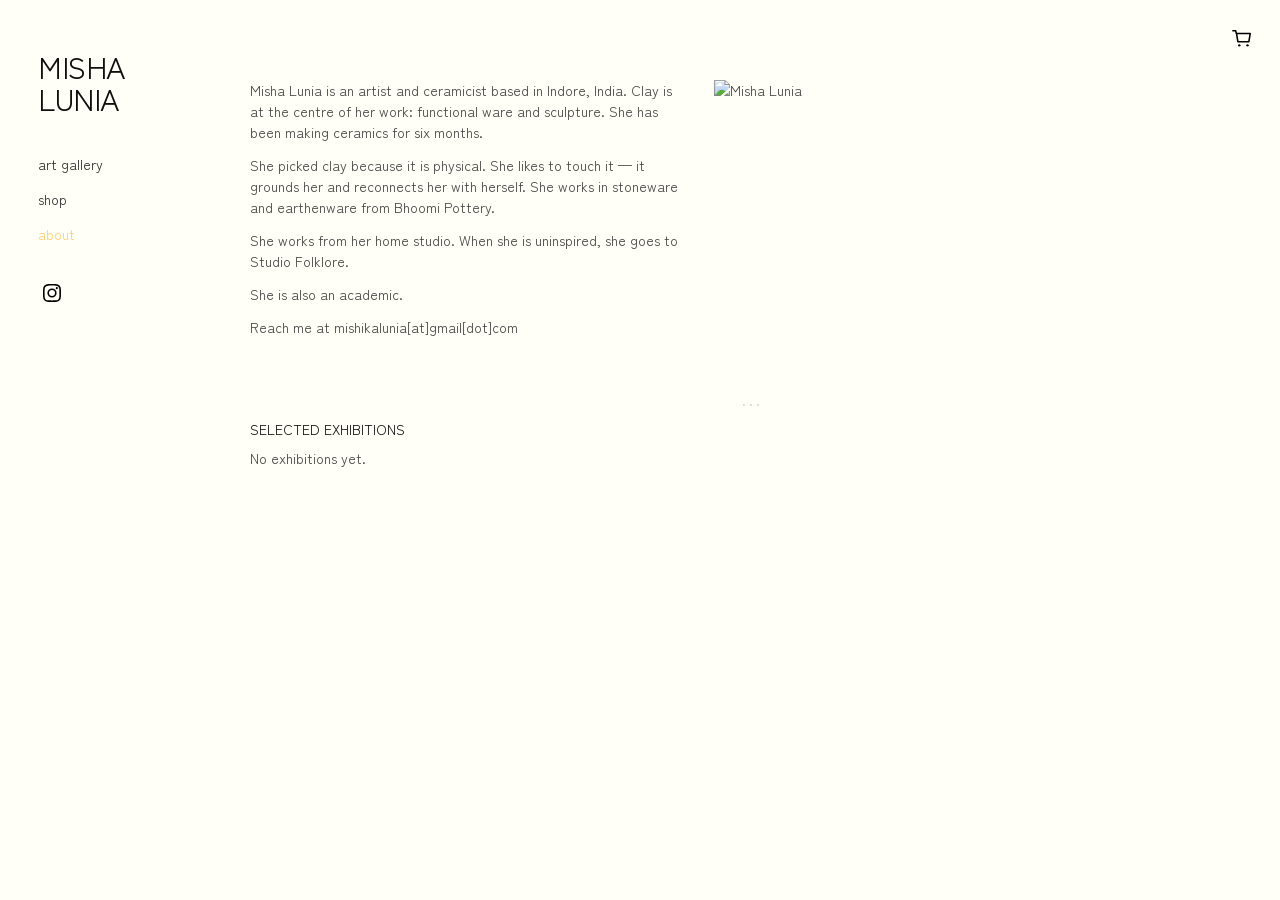
==== about.html @ adcb467d "Switch to Zen Kaku Gothic, stack the name, and loosen page spacing. Co-authored-by: Cursor <cursorag" ====
<!DOCTYPE html>
<html lang="en">
<head>
  <meta charset="utf-8" />
  <meta name="viewport" content="width=device-width, initial-scale=1" />
  <title>about</title>
  <meta name="description" content="Artist site: art gallery, shop, and about." />
  <link rel="icon" href="images/favicon.png?v=2" type="image/png" />
  <link rel="stylesheet" href="css/style.css" />
  
</head>
<body class="content">
  <div class="site">
    <aside class="mobile-bar">
      <a href="index.html" class="logo">MISHA<br />LUNIA</a>
      <button class="hamburger" aria-label="Menu"><span></span></button>
    </aside>
    <button type="button" class="cart-btn" aria-label="Cart">
      <svg xmlns="http://www.w3.org/2000/svg" viewBox="0 0 24 24" aria-hidden="true"><path fill="none" stroke="currentColor" stroke-width="1.7" stroke-linejoin="round" d="M6 7h15l-1.5 9h-12z"/><path fill="none" stroke="currentColor" stroke-width="1.7" stroke-linecap="round" d="M6 7 5 4H2"/><circle cx="9" cy="20" r="1.3" fill="currentColor"/><circle cx="18" cy="20" r="1.3" fill="currentColor"/></svg>
    </button>
    <header class="nav-wrapper">
      <a href="index.html" class="logo">MISHA<br />LUNIA</a>
      <nav id="menu">
        <ul>
        <li class="item"><a href="index.html">art gallery</a></li>
        <li class="item"><a href="shop.html">shop</a></li>
        <li class="item selected"><a href="about.html">about</a></li>
        </ul>
      </nav>
      <div id="social" class="social_icons">
        <ul>
          <li><a class="social-icon-link" href="https://www.instagram.com/mishaisnotdeadyet/" target="_blank" rel="noopener" aria-label="Instagram"><svg xmlns="http://www.w3.org/2000/svg" viewBox="0 0 24 24" class="social-icon" aria-hidden="true"><path fill="currentColor" d="M12 2.163c3.204 0 3.584.012 4.85.07 3.252.148 4.771 1.691 4.919 4.919.058 1.265.069 1.645.069 4.849 0 3.205-.012 3.584-.069 4.849-.149 3.225-1.664 4.771-4.919 4.919-1.266.058-1.644.07-4.85.07-3.204 0-3.584-.012-4.849-.07-3.26-.149-4.771-1.699-4.919-4.92-.058-1.265-.07-1.644-.07-4.849 0-3.204.013-3.583.07-4.849.149-3.227 1.664-4.771 4.919-4.919 1.266-.057 1.645-.069 4.849-.069zM12 0C8.741 0 8.333.014 7.053.072 2.695.272.273 2.69.073 7.052.014 8.333 0 8.741 0 12c0 3.259.014 3.668.072 4.948.2 4.358 2.618 6.78 6.98 6.98C8.333 23.986 8.741 24 12 24c3.259 0 3.668-.014 4.948-.072 4.354-.2 6.782-2.618 6.979-6.98.059-1.28.073-1.689.073-4.948 0-3.259-.014-3.667-.072-4.947-.196-4.354-2.617-6.78-6.979-6.98C15.668.014 15.259 0 12 0zm0 5.838a6.162 6.162 0 100 12.324 6.162 6.162 0 000-12.324zM12 16a4 4 0 110-8 4 4 0 010 8zm6.406-11.845a1.44 1.44 0 100 2.881 1.44 1.44 0 000-2.881z"/></svg></a></li>
        </ul>
      </div>
    </header>
    <main id="content">
      <div class="about-hero">
        <div>
          <p>Misha Lunia is an artist and ceramicist based in Indore, India. Clay is at the centre of her work: functional ware and sculpture. She has been making ceramics for six months.</p>
          <p>She picked clay because it is physical. She likes to touch it — it grounds her and reconnects her with herself. She works in stoneware and earthenware from Bhoomi Pottery.</p>
          <p>She works from her home studio. When she is uninspired, she goes to Studio Folklore.</p>
          <p>She is also an academic.</p>
          <p>Reach me at <a href="mailto:mishikalunia@gmail.com">mishikalunia[at]gmail[dot]com</a></p>
        </div>
        <img src="images/about/portrait.png" alt="Misha Lunia" />
      </div>
      <div class="cv">
        <p class="cv-rule">...</p>
        <p><b>SELECTED EXHIBITIONS</b></p>
        <p>No exhibitions yet.</p>
        <!--
        <p class="year">2022</p>
        <p>Slabs for the Lobster Paw, Fraser Cultural Center, Tatamagouche, NS</p>
        <p>Elora Fergus Studio Tour Members show, Elora Center for the Arts, Elora, ON</p>
        <p class="section"><b>AWARDS</b></p>
        <p>Project 31 Drawing and Painting Award</p>
        <p>Mrs. W.O. Forsyth Award</p>
        -->
      </div>
    </main>
  </div>
  <div class="toast"></div>
  <script src="js/site.js"></script>
</body>
</html>
---- css/style.css ----
@import url("https://fonts.googleapis.com/css2?family=Zen+Kaku+Gothic+Antique:wght@400;500;700&family=Zen+Kaku+Gothic+New:wght@400;500;700&display=swap");

:root {
  --hover: #ffcd70;
  --muted: #6a6a6a;
  --text: #444;
  --logo: #0e0e0e;
  --icon: #c6c6c6;
  --sidebar: 250px;
  --bg: #fffff8;
  --font-body: "Zen Kaku Gothic New", "Avenir Next", Avenir, Helvetica, Arial, sans-serif;
  --font-heading: "Zen Kaku Gothic Antique", "Avenir Next", Avenir, Helvetica, Arial, sans-serif;
}

*,
*::before,
*::after {
  box-sizing: border-box;
  margin: 0;
  padding: 0;
}

html,
body {
  background: var(--bg);
  color: var(--text);
  font-family: var(--font-body);
  font-size: 14px;
  line-height: 1.5;
  min-height: 100%;
}

img {
  max-width: 100%;
  height: auto;
  display: block;
  vertical-align: middle;
}

a {
  color: var(--text);
  text-decoration: none;
}

a:hover {
  color: var(--hover);
}

.site {
  min-height: 100vh;
}

.nav-wrapper {
  position: fixed;
  left: 0;
  top: 0;
  width: var(--sidebar);
  height: 100vh;
  overflow: auto;
  padding: 4% 40px 60px 3%;
  background: var(--bg);
  z-index: 20;
}

.logo {
  font-family: var(--font-heading);
  font-size: 30px;
  font-weight: 400;
  color: var(--logo);
  letter-spacing: -0.5px;
  display: block;
  margin-bottom: 32px;
  line-height: 1.05;
  text-decoration: none;
}

.logo:hover {
  color: var(--logo);
}

h1,
h2,
h3,
.page-heading,
.product-card .name,
.piece-info h2 {
  font-family: var(--font-heading);
}

#menu {
  margin-top: 32px;
}

#menu ul {
  list-style: none;
}

#menu a {
  display: inline-block;
  color: #2c2c2c;
  font-weight: 400;
  font-size: 14px;
  line-height: 2;
  padding: 0.25em 0.4em 0.25em 0;
  text-decoration: none;
}

#menu a:hover,
#menu a:focus,
#menu li.selected a {
  color: var(--hover);
}

.social_icons {
  margin-top: 28px;
}

.social_icons ul {
  list-style: none;
  display: flex;
  align-items: center;
  gap: 2px;
}

.social-icon-link {
  display: flex;
  align-items: center;
  justify-content: center;
  width: 28px;
  height: 28px;
  color: #000;
}

.social-icon-link:hover {
  color: var(--hover);
}

.social-icon {
  width: 18px;
  height: 18px;
  display: block;
  overflow: visible;
}

#share_button a {
  font-family: Helvetica, Arial, sans-serif;
  font-size: 14px;
  text-transform: lowercase;
  color: var(--icon);
  padding: 0 6px;
  text-decoration: none;
}

#share_button a:hover {
  color: var(--hover);
}

.post_text {
  margin-top: 12px;
  width: 150px;
  color: var(--muted);
  font-size: 12px;
  line-height: 1.2;
}

#content {
  margin-left: var(--sidebar);
  padding: 4% 2% 6% 0;
  min-height: 100vh;
}

.store #content {
  padding-top: 64px;
}

body.content:not(.work) #content {
  padding-top: 80px;
}

body.work #content {
  padding-top: 36px;
}

body.gallery #content {
  padding-top: 72px;
}

.masonry {
  position: relative;
}

.asset {
  width: 33.333%;
  float: left;
  padding: 0 5% 5% 0;
  display: block;
  cursor: default;
  color: inherit;
  text-decoration: none;
}

.asset:has(img) {
  cursor: zoom-in;
}

.masonry::after {
  content: "";
  display: table;
  clear: both;
}

.asset img {
  width: 100%;
  background: #eee;
}

.asset .black {
  display: flex;
  align-items: center;
  justify-content: center;
  width: 100%;
  background: #e6e6e6;
  color: #888;
  font-size: 12px;
  letter-spacing: 0.02em;
}

.asset .black::after {
  content: "coming soon";
}

.piece-detail {
  scroll-margin-top: 72px;
  padding: 28px 2% 80px;
}

.piece-up {
  display: inline-block;
  background: none;
  border: 0;
  color: #2c2c2c;
  cursor: pointer;
  font-size: 14px;
  margin-bottom: 20px;
  padding: 0;
}

.piece-detail-inner {
  display: grid;
  grid-template-columns: 1.1fr 1fr;
  gap: 40px;
  align-items: start;
  max-width: 1100px;
}

.piece-detail-inner img {
  width: 100%;
}

.piece-info h2 {
  font-size: 22px;
  font-weight: 400;
  color: #111;
  margin-bottom: 12px;
}

.piece-info p {
  color: var(--text);
}

.work-page {
  max-width: 720px;
  margin: 0 auto;
  padding: 28px 16px 60px;
  text-align: center;
}

.work-page img {
  width: 72%;
  max-width: 520px;
  margin: 0 auto 20px;
}

.work-page h1 {
  font-size: 22px;
  font-weight: 400;
  color: #111;
  margin-bottom: 12px;
}

.work-page .work-copy {
  max-width: 520px;
  margin: 0 auto 32px;
}

.work-page .work-more {
  width: 72%;
  max-width: 520px;
  margin: 0 auto;
}

.work-page .work-more img {
  width: 100%;
  max-width: none;
  margin: 0;
  aspect-ratio: 3 / 4;
  object-fit: cover;
}

body.work .back-link {
  display: inline-block;
  margin: 0 0 8px 2%;
  text-align: left;
  font-size: 16px;
}

.work-more {
  display: grid;
  grid-template-columns: repeat(3, 1fr);
  gap: 16px;
}

.cart-btn {
  position: fixed;
  top: 18px;
  right: 18px;
  z-index: 40;
  width: 40px;
  height: 40px;
  display: flex;
  align-items: center;
  justify-content: center;
  padding: 0;
  border: 0;
  background: none;
  color: #000;
  cursor: pointer;
}

.cart-btn svg {
  width: 22px;
  height: 22px;
  display: block;
}

.cart-drawer-wrap {
  position: fixed;
  inset: 0;
  z-index: 80;
  pointer-events: none;
}

body.cart-open {
  overflow: hidden;
}

body.cart-open .cart-drawer-wrap {
  pointer-events: auto;
}

.cart-backdrop {
  position: absolute;
  inset: 0;
  background: rgba(0, 0, 0, 0.28);
  opacity: 0;
  transition: opacity 0.2s ease;
}

body.cart-open .cart-backdrop {
  opacity: 1;
}

.cart-drawer {
  position: absolute;
  top: 0;
  right: 0;
  width: min(380px, 100%);
  height: 100%;
  background: var(--bg);
  box-shadow: -8px 0 24px rgba(0, 0, 0, 0.08);
  transform: translateX(100%);
  transition: transform 0.22s ease;
  display: flex;
  flex-direction: column;
  padding: 22px 24px 32px;
}

body.cart-open .cart-drawer {
  transform: translateX(0);
}

.cart-drawer-head {
  display: flex;
  align-items: center;
  justify-content: space-between;
  margin-bottom: 36px;
}

.cart-drawer h2 {
  font-size: 18px;
  font-weight: 400;
  color: #111;
}

.cart-close {
  position: relative;
  width: 36px;
  height: 36px;
  border: 0;
  background: transparent;
  cursor: pointer;
}

.cart-close::before,
.cart-close::after {
  content: "";
  position: absolute;
  top: 17px;
  left: 8px;
  width: 20px;
  height: 2px;
  background: #8b8b8b;
}

.cart-close::before {
  transform: rotate(45deg);
}

.cart-close::after {
  transform: rotate(-45deg);
}

.cart-empty {
  color: var(--muted);
  font-size: 14px;
  text-align: center;
  margin-top: 48px;
}

.mobile-bar {
  display: none;
}

.hamburger {
  width: 40px;
  height: 40px;
  position: relative;
  cursor: pointer;
  background: none;
  border: none;
  flex-shrink: 0;
}

.hamburger span,
.hamburger::before,
.hamburger::after {
  content: "";
  position: absolute;
  left: 9px;
  width: 22px;
  height: 2px;
  background: #222;
}

.hamburger span {
  top: 19px;
}

.hamburger::before {
  top: 13px;
}

.hamburger::after {
  top: 25px;
}

body.menu-open .hamburger span {
  opacity: 0;
}

body.menu-open .hamburger::before {
  top: 19px;
  transform: rotate(45deg);
}

body.menu-open .hamburger::after {
  top: 19px;
  transform: rotate(-45deg);
}

/* Lightbox */
html.lightbox-active,
html.lightbox-active body {
  overflow: hidden;
}

.lightbox {
  display: none;
  position: fixed;
  inset: 0;
  background: rgba(251, 250, 248, 0.96);
  z-index: 100;
  align-items: center;
  justify-content: center;
  padding: 48px 24px 80px;
}

.lightbox.open {
  display: flex;
}

.lightbox img {
  max-width: min(92vw, 1100px);
  max-height: calc(100vh - 140px);
  width: auto;
  height: auto;
  object-fit: contain;
}

.lightbox .caption {
  position: absolute;
  left: 0;
  right: 0;
  bottom: 18px;
  text-align: center;
  color: var(--text);
  font-size: 13px;
  line-height: 1.4;
  padding: 0 24px;
}

.lightbox .caption p {
  margin: 0;
}

.lightbox .close {
  position: absolute;
  top: 16px;
  right: 20px;
  width: 36px;
  height: 36px;
  border: 0;
  background: transparent;
  cursor: pointer;
}

.lightbox .close::before,
.lightbox .close::after {
  content: "";
  position: absolute;
  top: 17px;
  left: 8px;
  width: 20px;
  height: 2px;
  background: #8b8b8b;
}

.lightbox .close::before {
  transform: rotate(45deg);
}

.lightbox .close::after {
  transform: rotate(-45deg);
}

.lightbox .nav-btn {
  position: absolute;
  top: 50%;
  transform: translateY(-50%);
  width: 44px;
  height: 44px;
  border: 0;
  background: transparent;
  cursor: pointer;
  color: #8b8b8b;
  font-size: 36px;
  line-height: 1;
}

.lightbox .prev {
  left: 8px;
}

.lightbox .next {
  right: 8px;
}

/* About */
.about-hero {
  display: grid;
  grid-template-columns: 1fr 1.25fr;
  gap: 32px;
  align-items: start;
  margin-bottom: 40px;
}

.about-hero h2 {
  color: #111;
  font-size: 16px;
  font-weight: 400;
  margin-bottom: 12px;
}

.about-hero p {
  margin-bottom: 12px;
}

.about-hero img {
  width: 100%;
  max-width: 420px;
}

.cv h3,
.cv p b,
.cv strong {
  color: #111;
  font-weight: 400;
}

.cv p {
  margin-bottom: 8px;
}

.cv .year {
  margin-top: 14px;
  font-weight: 600;
}

.cv .section {
  margin-top: 32px;
}

.cv-rule {
  border: 0;
  text-align: center;
  color: #ccc;
  letter-spacing: 0.2em;
  margin: 0 0 28px;
}

/* Classes */
.collection-tabs {
  display: flex;
  justify-content: center;
  gap: 12px;
  list-style: none;
  margin: 0 0 28px 2%;
  flex-wrap: wrap;
}

.collection-tabs a {
  font-family: var(--font-heading);
  font-size: 22px;
  color: #444;
  padding: 8px 12px;
}

.collection-tabs a:hover,
.collection-tabs a.active {
  color: var(--hover);
}

.product-grid {
  display: grid;
  grid-template-columns: repeat(auto-fill, minmax(220px, 280px));
  gap: 28px 18px;
  padding: 0 2% 40px;
}

.page-heading {
  font-size: 26px;
  font-weight: 400;
  color: #2c2c2c;
  text-align: center;
  padding: 0 2% 32px;
  margin: 0;
  line-height: 1.2;
  text-transform: none;
}

.product-card {
  text-align: center;
  color: inherit;
}

.product-card img {
  width: 100%;
  margin: 0 auto 12px;
}

.product-card .name {
  font-size: 22px;
  font-weight: 400;
  color: #2c2c2c;
  line-height: 1.3;
}

.product-card .price {
  font-size: 16px;
  color: #444;
  margin-top: 4px;
}

.product-card .stock-out {
  color: #c41212;
  font-size: 13px;
  margin-top: 4px;
}

.product-detail {
  display: grid;
  grid-template-columns: 1.1fr 1fr;
  gap: 40px;
  padding: 0 2% 40px;
  max-width: 1100px;
}

.product-detail img {
  width: 100%;
}

.product-info h1 {
  font-size: 24px;
  font-weight: 400;
  color: #111;
  margin-bottom: 8px;
  line-height: 1.3;
}

.product-info .price {
  font-size: 20px;
  margin-bottom: 18px;
}

.qty-row {
  display: flex;
  align-items: center;
  gap: 10px;
  margin-bottom: 16px;
}

.qty-row select {
  padding: 6px 8px;
  font-family: inherit;
}

.add-cart {
  display: inline-block;
  padding: 10px 22px;
  border: 1px solid rgba(68, 68, 68, 0.2);
  border-radius: 24px;
  background: var(--bg);
  font-family: inherit;
  font-size: 14px;
  cursor: pointer;
  color: #444;
}

.add-cart:hover {
  border-color: rgba(68, 68, 68, 0.8);
  background: rgba(68, 68, 68, 0.05);
  color: #444;
}

.product-copy {
  max-width: none;
  margin: 0 0 18px;
}

.product-copy p {
  margin-bottom: 10px;
}

.back-link {
  display: inline-block;
  margin: 0 0 20px 2%;
  color: #444;
}

body.product .back-link {
  font-size: 16px;
}

.toast {
  position: fixed;
  left: 50%;
  bottom: 28px;
  transform: translateX(-50%);
  background: #c41212;
  color: #fff;
  padding: 10px 16px;
  font-size: 13px;
  z-index: 200;
  display: none;
}

.toast.show {
  display: block;
}

@media (max-width: 1100px) {
  .asset {
    width: 50%;
  }

  .product-grid {
    grid-template-columns: repeat(auto-fill, minmax(200px, 260px));
  }
}

@media (max-width: 767px) {
  .nav-wrapper {
    display: none;
    width: 100%;
    height: auto;
    max-height: calc(100vh - 56px);
    position: fixed;
    top: 56px;
    left: 0;
    overflow-y: auto;
    padding: 4px 24px 20px;
    border-bottom: 1px solid #eee;
  }

  body.menu-open .nav-wrapper {
    display: block;
  }

  .nav-wrapper > .logo {
    display: none;
  }

  #menu {
    margin-top: 0;
  }

  .mobile-bar {
    display: flex;
    align-items: center;
    justify-content: space-between;
    padding: 8px 8px 8px 16px;
    min-height: 56px;
    position: sticky;
    top: 0;
    background: var(--bg);
    z-index: 30;
  }

  .mobile-bar .logo {
    font-size: 18px;
    margin: 0;
    padding-right: 8px;
  }

  .mobile-bar .hamburger {
    margin-right: 48px;
  }

  .cart-btn {
    top: 8px;
    right: 8px;
    z-index: 41;
  }

  #content {
    margin-left: 0;
    padding: 12px 12px 48px;
  }

  .asset {
    width: 100%;
    padding: 0 0 16px;
    float: none;
  }

  .about-hero,
  .product-detail,
  .piece-detail-inner {
    grid-template-columns: 1fr;
  }

  .product-detail img {
    width: 70%;
    max-width: 260px;
    margin: 0 auto 16px;
  }

  .product-grid {
    grid-template-columns: repeat(auto-fill, minmax(160px, 1fr));
    gap: 16px 12px;
  }

  .work-more {
    grid-template-columns: 1fr 1fr;
  }

  .work-page img,
  .work-page .work-more {
    width: 86%;
  }

  .collection-tabs a {
    font-size: 16px;
  }
}
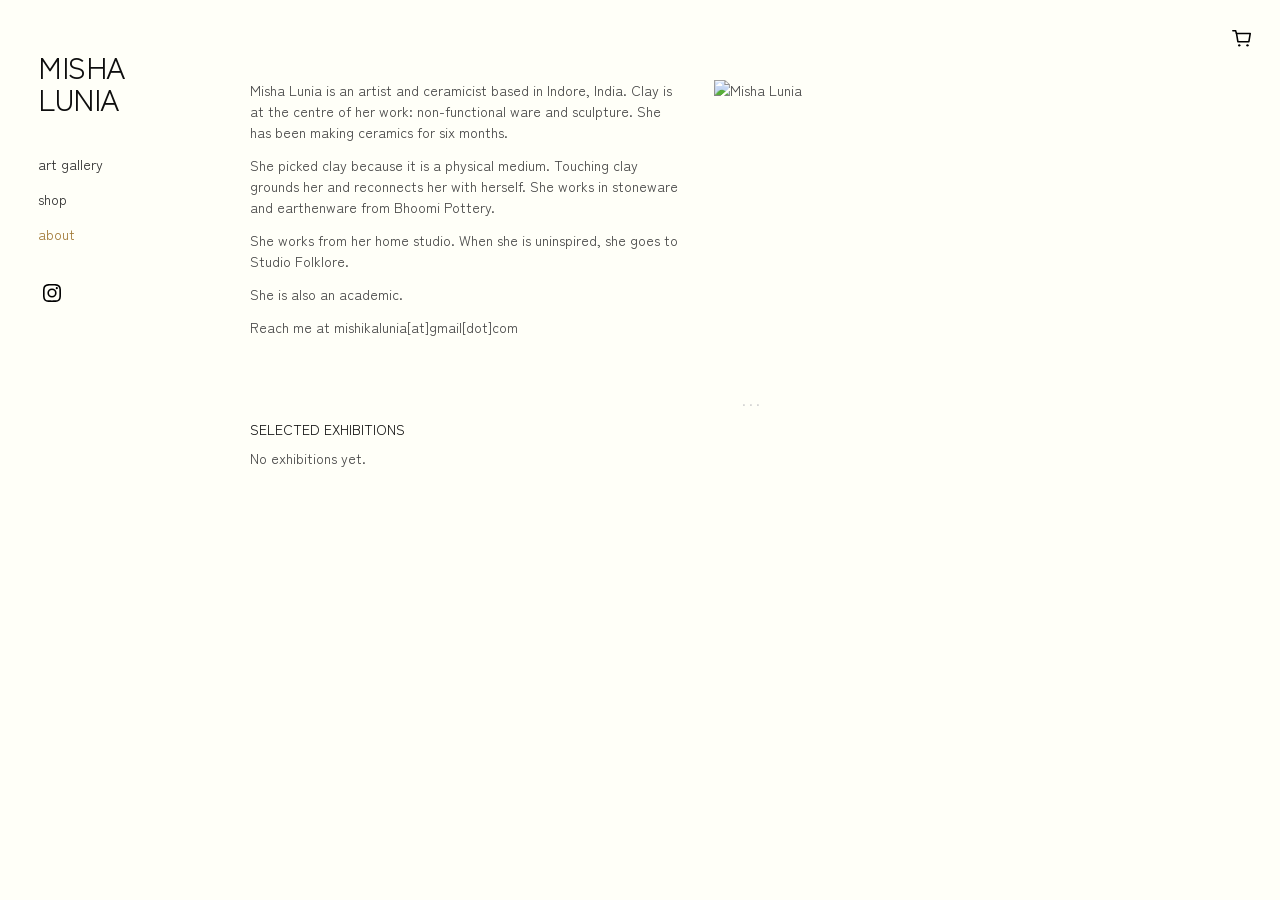
==== commit ba5d9e76: "Update About copy, brown the hover, and crop the shop mug. Co-authored-by: Cursor <cursoragent@curso" ====
--- a/about.html
+++ b/about.html
@@ -36,8 +36,8 @@
     <main id="content">
       <div class="about-hero">
         <div>
-          <p>Misha Lunia is an artist and ceramicist based in Indore, India. Clay is at the centre of her work: functional ware and sculpture. She has been making ceramics for six months.</p>
-          <p>She picked clay because it is physical. She likes to touch it — it grounds her and reconnects her with herself. She works in stoneware and earthenware from Bhoomi Pottery.</p>
+          <p>Misha Lunia is an artist and ceramicist based in Indore, India. Clay is at the centre of her work: non-functional ware and sculpture. She has been making ceramics for six months.</p>
+          <p>She picked clay because it is a physical medium. Touching clay grounds her and reconnects her with herself. She works in stoneware and earthenware from Bhoomi Pottery.</p>
           <p>She works from her home studio. When she is uninspired, she goes to Studio Folklore.</p>
           <p>She is also an academic.</p>
           <p>Reach me at <a href="mailto:mishikalunia@gmail.com">mishikalunia[at]gmail[dot]com</a></p>
--- a/css/style.css
+++ b/css/style.css
@@ -1,7 +1,7 @@
 @import url("https://fonts.googleapis.com/css2?family=Zen+Kaku+Gothic+Antique:wght@400;500;700&family=Zen+Kaku+Gothic+New:wght@400;500;700&display=swap");
 
 :root {
-  --hover: #ffcd70;
+  --hover: #a07834;
   --muted: #6a6a6a;
   --text: #444;
   --logo: #0e0e0e;
@@ -774,7 +774,7 @@
 .back-link {
   display: inline-block;
   margin: 0 0 20px 2%;
-  color: #444;
+  color: #5a5a5a;
 }
 
 body.product .back-link {
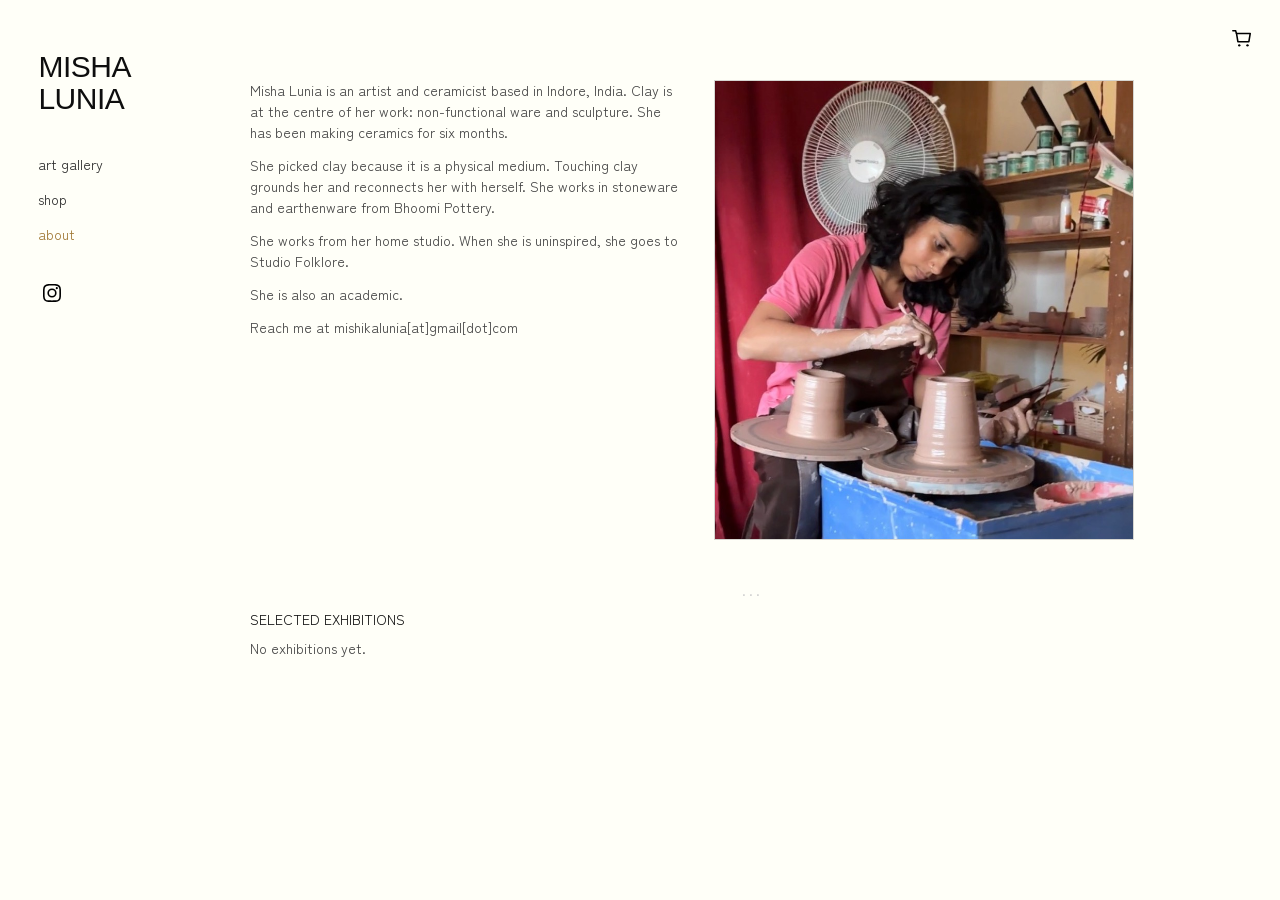
==== commit 7bb84ff4: "Lay out work pages with copy beside the photo and refine About and type. Co-authored-by: Cursor <cur" ====
--- a/about.html
+++ b/about.html
@@ -12,14 +12,14 @@
 <body class="content">
   <div class="site">
     <aside class="mobile-bar">
-      <a href="index.html" class="logo">MISHA<br />LUNIA</a>
+      <a href="index.html" class="logo">MISHA<span class="logo-break"></span>LUNIA</a>
       <button class="hamburger" aria-label="Menu"><span></span></button>
     </aside>
     <button type="button" class="cart-btn" aria-label="Cart">
       <svg xmlns="http://www.w3.org/2000/svg" viewBox="0 0 24 24" aria-hidden="true"><path fill="none" stroke="currentColor" stroke-width="1.7" stroke-linejoin="round" d="M6 7h15l-1.5 9h-12z"/><path fill="none" stroke="currentColor" stroke-width="1.7" stroke-linecap="round" d="M6 7 5 4H2"/><circle cx="9" cy="20" r="1.3" fill="currentColor"/><circle cx="18" cy="20" r="1.3" fill="currentColor"/></svg>
     </button>
     <header class="nav-wrapper">
-      <a href="index.html" class="logo">MISHA<br />LUNIA</a>
+      <a href="index.html" class="logo">MISHA<span class="logo-break"></span>LUNIA</a>
       <nav id="menu">
         <ul>
         <li class="item"><a href="index.html">art gallery</a></li>
--- a/css/style.css
+++ b/css/style.css
@@ -65,7 +65,7 @@
 .logo {
   font-family: var(--font-heading);
   font-size: 30px;
-  font-weight: 400;
+  font-weight: 500;
   color: var(--logo);
   letter-spacing: -0.5px;
   display: block;
@@ -76,6 +76,10 @@
 
 .logo:hover {
   color: var(--logo);
+}
+
+.logo-break {
+  display: block;
 }
 
 h1,
@@ -269,18 +273,27 @@
 }
 
 .work-page {
-  max-width: 720px;
-  margin: 0 auto;
-  padding: 28px 16px 60px;
-  text-align: center;
-}
-
-.work-page img {
-  width: 72%;
+  max-width: 960px;
+  margin: 0;
+  padding: 28px 2% 60px 0;
+  text-align: left;
+}
+
+.work-layout {
+  display: grid;
+  grid-template-columns: minmax(0, 1.05fr) minmax(0, 0.95fr);
+  gap: 28px 32px;
+  align-items: start;
+  margin-bottom: 28px;
+}
+
+.work-page .work-hero {
+  width: 100%;
   max-width: 520px;
-  margin: 0 auto 20px;
-}
-
+  margin: 0;
+}
+
+.work-info h1,
 .work-page h1 {
   font-size: 22px;
   font-weight: 400;
@@ -289,14 +302,23 @@
 }
 
 .work-page .work-copy {
-  max-width: 520px;
-  margin: 0 auto 32px;
-}
-
-.work-page .work-more {
-  width: 72%;
-  max-width: 520px;
-  margin: 0 auto;
+  max-width: none;
+  margin: 0;
+}
+
+.work-process {
+  margin-top: 8px;
+}
+
+.work-process h2 {
+  font-family: var(--font-heading);
+  font-size: 16px;
+  font-weight: 400;
+  color: #111;
+  margin: 0 0 14px;
+  display: inline-block;
+  border-bottom: 1px solid #111;
+  padding-bottom: 2px;
 }
 
 .work-page .work-more img {
@@ -316,8 +338,8 @@
 
 .work-more {
   display: grid;
-  grid-template-columns: repeat(3, 1fr);
-  gap: 16px;
+  grid-template-columns: repeat(auto-fill, minmax(140px, 180px));
+  gap: 12px;
 }
 
 .cart-btn {
@@ -608,6 +630,7 @@
 .about-hero img {
   width: 100%;
   max-width: 420px;
+  border: 1px solid rgba(68, 68, 68, 0.22);
 }
 
 .cv h3,
@@ -850,6 +873,15 @@
     font-size: 18px;
     margin: 0;
     padding-right: 8px;
+    white-space: nowrap;
+  }
+
+  .mobile-bar .logo-break {
+    display: inline;
+  }
+
+  .mobile-bar .logo-break::before {
+    content: " ";
   }
 
   .mobile-bar .hamburger {
@@ -894,9 +926,13 @@
     grid-template-columns: 1fr 1fr;
   }
 
+  .work-layout {
+    grid-template-columns: 1fr;
+  }
+
   .work-page img,
   .work-page .work-more {
-    width: 86%;
+    width: 100%;
   }
 
   .collection-tabs a {
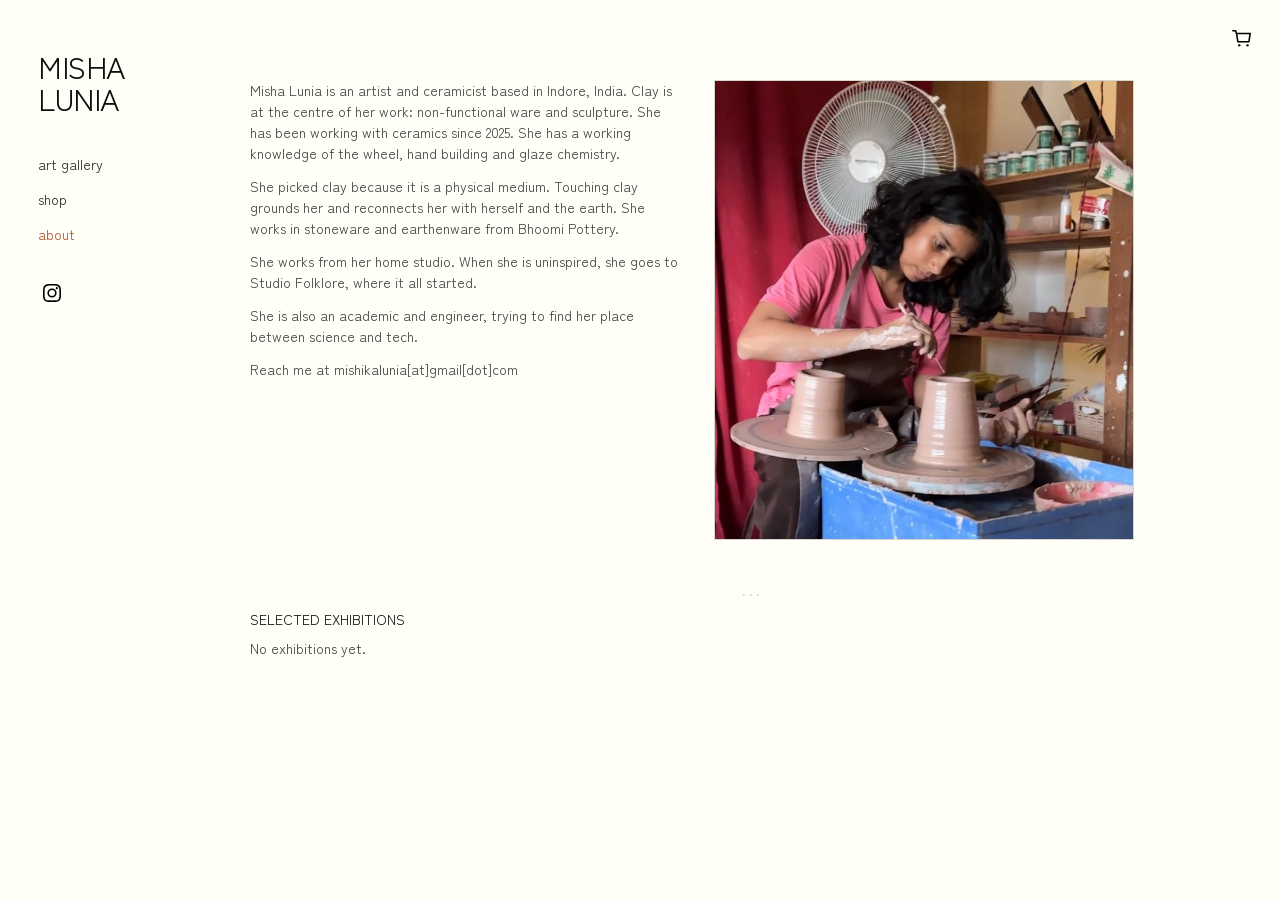
==== commit 441dbbde: "Update About copy and set shop and work titles to all caps. Co-authored-by: Cursor <cursoragent@curs" ====
--- a/about.html
+++ b/about.html
@@ -36,10 +36,10 @@
     <main id="content">
       <div class="about-hero">
         <div>
-          <p>Misha Lunia is an artist and ceramicist based in Indore, India. Clay is at the centre of her work: non-functional ware and sculpture. She has been making ceramics for six months.</p>
-          <p>She picked clay because it is a physical medium. Touching clay grounds her and reconnects her with herself. She works in stoneware and earthenware from Bhoomi Pottery.</p>
-          <p>She works from her home studio. When she is uninspired, she goes to Studio Folklore.</p>
-          <p>She is also an academic.</p>
+          <p>Misha Lunia is an artist and ceramicist based in Indore, India. Clay is at the centre of her work: non-functional ware and sculpture. She has been working with ceramics since 2025. She has a working knowledge of the wheel, hand building and glaze chemistry.</p>
+          <p>She picked clay because it is a physical medium. Touching clay grounds her and reconnects her with herself and the earth. She works in stoneware and earthenware from Bhoomi Pottery.</p>
+          <p>She works from her home studio. When she is uninspired, she goes to Studio Folklore, where it all started.</p>
+          <p>She is also an academic and engineer, trying to find her place between science and tech.</p>
           <p>Reach me at <a href="mailto:mishikalunia@gmail.com">mishikalunia[at]gmail[dot]com</a></p>
         </div>
         <img src="images/about/portrait.png" alt="Misha Lunia" />
--- a/css/style.css
+++ b/css/style.css
@@ -1,7 +1,7 @@
 @import url("https://fonts.googleapis.com/css2?family=Zen+Kaku+Gothic+Antique:wght@400;500;700&family=Zen+Kaku+Gothic+New:wght@400;500;700&display=swap");
 
 :root {
-  --hover: #a07834;
+  --hover: #b5522a;
   --muted: #6a6a6a;
   --text: #444;
   --logo: #0e0e0e;
@@ -65,7 +65,7 @@
 .logo {
   font-family: var(--font-heading);
   font-size: 30px;
-  font-weight: 500;
+  font-weight: 400;
   color: var(--logo);
   letter-spacing: -0.5px;
   display: block;
@@ -307,18 +307,19 @@
 }
 
 .work-process {
-  margin-top: 8px;
+  margin-top: 36px;
+  padding-top: 22px;
+  border-top: 1px solid rgba(68, 68, 68, 0.14);
 }
 
 .work-process h2 {
   font-family: var(--font-heading);
-  font-size: 16px;
+  font-size: 13px;
   font-weight: 400;
   color: #111;
-  margin: 0 0 14px;
-  display: inline-block;
-  border-bottom: 1px solid #111;
-  padding-bottom: 2px;
+  margin: 0 0 16px;
+  letter-spacing: 0.14em;
+  text-transform: uppercase;
 }
 
 .work-page .work-more img {
@@ -327,19 +328,20 @@
   margin: 0;
   aspect-ratio: 3 / 4;
   object-fit: cover;
+  border: 1px solid rgba(68, 68, 68, 0.16);
 }
 
 body.work .back-link {
   display: inline-block;
   margin: 0 0 8px 2%;
   text-align: left;
-  font-size: 16px;
+  font-size: 15.5px;
 }
 
 .work-more {
   display: grid;
-  grid-template-columns: repeat(auto-fill, minmax(140px, 180px));
-  gap: 12px;
+  grid-template-columns: repeat(4, 1fr);
+  gap: 10px;
 }
 
 .cart-btn {
@@ -801,7 +803,7 @@
 }
 
 body.product .back-link {
-  font-size: 16px;
+  font-size: 15.5px;
 }
 
 .toast {
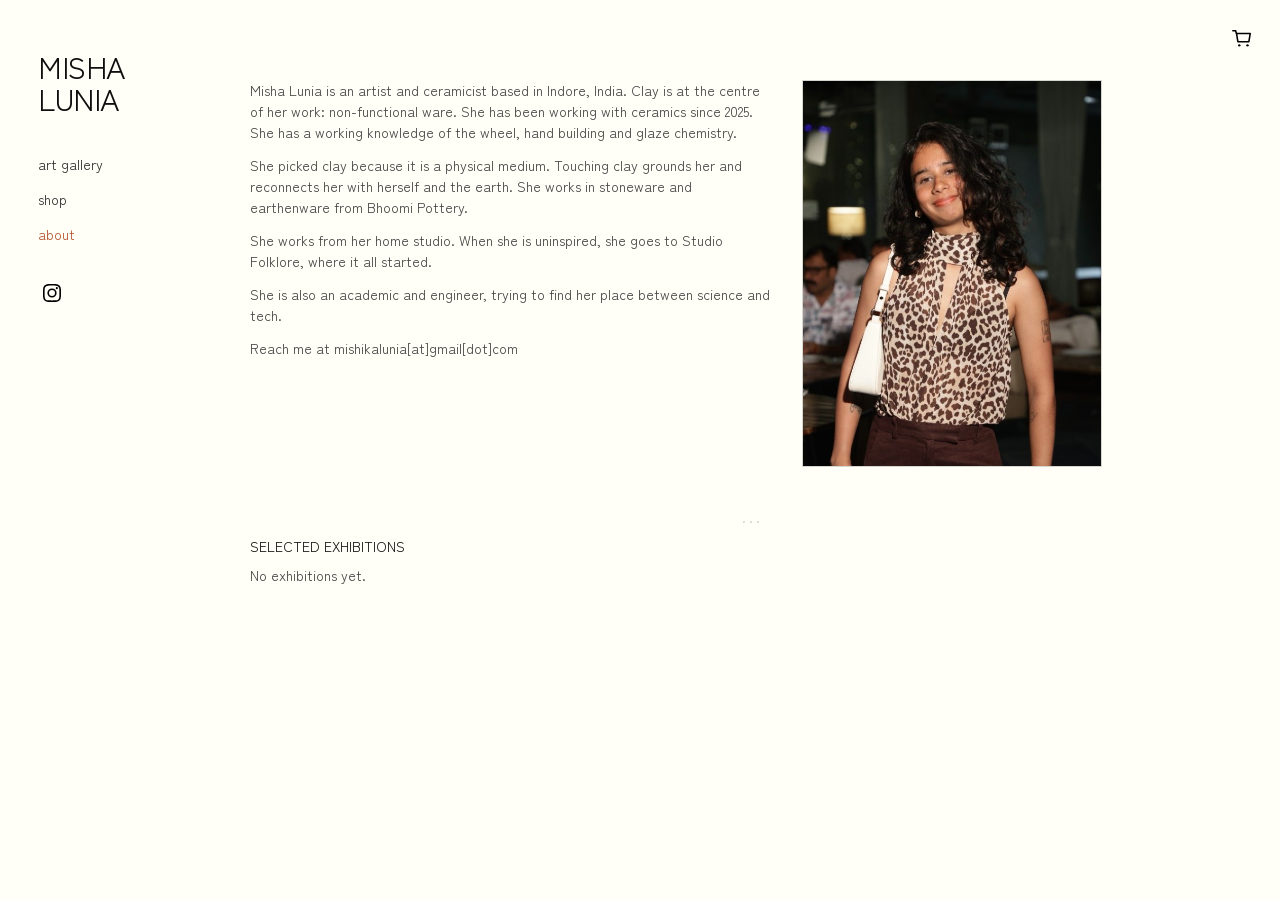
==== commit e5036566: "Replace the About portrait, drop sculpture from the bio, and size the photo smaller. Co-authored-by:" ====
--- a/about.html
+++ b/about.html
@@ -36,13 +36,13 @@
     <main id="content">
       <div class="about-hero">
         <div>
-          <p>Misha Lunia is an artist and ceramicist based in Indore, India. Clay is at the centre of her work: non-functional ware and sculpture. She has been working with ceramics since 2025. She has a working knowledge of the wheel, hand building and glaze chemistry.</p>
+          <p>Misha Lunia is an artist and ceramicist based in Indore, India. Clay is at the centre of her work: non-functional ware. She has been working with ceramics since 2025. She has a working knowledge of the wheel, hand building and glaze chemistry.</p>
           <p>She picked clay because it is a physical medium. Touching clay grounds her and reconnects her with herself and the earth. She works in stoneware and earthenware from Bhoomi Pottery.</p>
           <p>She works from her home studio. When she is uninspired, she goes to Studio Folklore, where it all started.</p>
           <p>She is also an academic and engineer, trying to find her place between science and tech.</p>
           <p>Reach me at <a href="mailto:mishikalunia@gmail.com">mishikalunia[at]gmail[dot]com</a></p>
         </div>
-        <img src="images/about/portrait.png" alt="Misha Lunia" />
+        <img src="images/about/portrait.jpg" alt="Misha Lunia" />
       </div>
       <div class="cv">
         <p class="cv-rule">...</p>
--- a/css/style.css
+++ b/css/style.css
@@ -612,7 +612,7 @@
 /* About */
 .about-hero {
   display: grid;
-  grid-template-columns: 1fr 1.25fr;
+  grid-template-columns: 1.15fr 1fr;
   gap: 32px;
   align-items: start;
   margin-bottom: 40px;
@@ -631,7 +631,7 @@
 
 .about-hero img {
   width: 100%;
-  max-width: 420px;
+  max-width: 300px;
   border: 1px solid rgba(68, 68, 68, 0.22);
 }
 
@@ -800,6 +800,7 @@
   display: inline-block;
   margin: 0 0 20px 2%;
   color: #5a5a5a;
+  font-size: 15.5px;
 }
 
 body.product .back-link {
